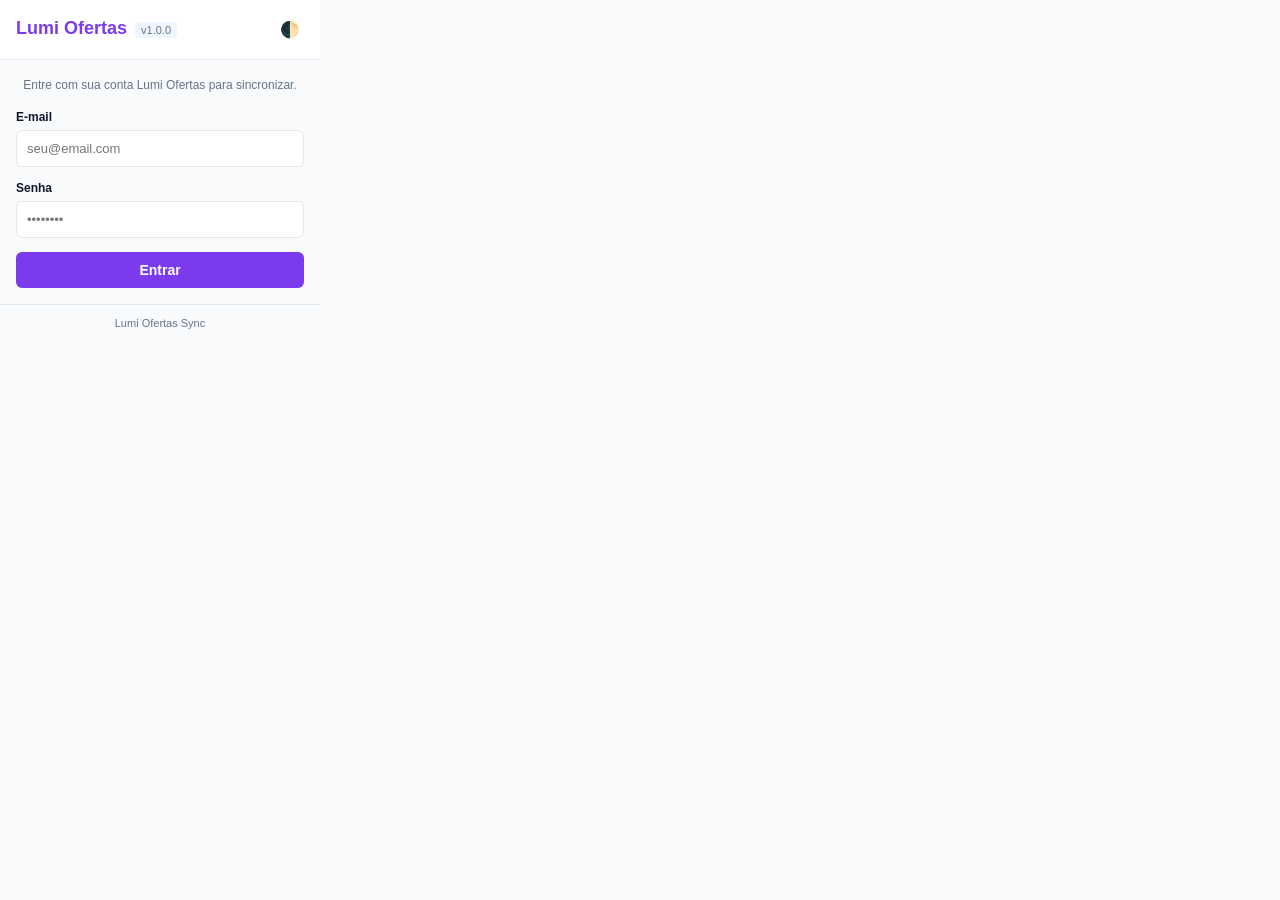
==== chrome/popup.html @ 06eefa3c "Commit init." ====
<!DOCTYPE html>
<html lang="pt-BR">

<head>
  <meta charset="UTF-8">
  <meta name="viewport" content="width=device-width, initial-scale=1.0">
  <link rel="stylesheet" href="popup.css">
  <title>Lumi Ofertas</title>
</head>

<body>
  <div class="container">
    <header>
      <div class="header-content">
        <div class="logo-area">
          <h1>Lumi Ofertas</h1>
          <span class="version">v1.0.0</span>
        </div>
        <button id="theme-toggle" class="btn-icon" title="Alternar Tema">🌓</button>
      </div>
    </header>

    <main>
      <!-- LOGIN SCREEN -->
      <div id="login-screen" class="">
        <p class="intro">Entre com sua conta Lumi Ofertas para sincronizar.</p>
        <form id="login-form">
          <div class="form-group">
            <label for="email">E-mail</label>
            <input type="email" id="email" placeholder="seu@email.com" required>
          </div>
          <div class="form-group">
            <label for="password">Senha</label>
            <input type="password" id="password" placeholder="••••••••" required>
          </div>

          <button type="submit" id="login-btn" class="btn-primary">Entrar</button>
          <div id="login-error" class="error-msg hidden">Erro ao logar</div>
        </form>
      </div>

      <!-- STATUS SCREEN -->
      <div id="status-screen" class="hidden">
        <div class="user-info">
          <div class="avatar">👤</div>
          <div class="details">
            <strong id="user-name">Usuário</strong>
            <small id="user-email">...</small>
          </div>
          <button id="logout-btn" class="btn-icon" title="Sair">🚪</button>
        </div>

        <div class="status-card">
          <div class="status-row header-row">
            <span class="label">Última Sincronização</span>
            <span id="last-sync" class="value">—</span>
          </div>

          <!-- Mercado Livre Row -->
          <div class="platform-row">
            <div class="plat-info">
              <span class="plat-icon">🤝</span>
              <span class="plat-name">Mercado Livre</span>
            </div>
            <div class="plat-status">
              <span id="status-ml" class="badge badge-neutral">...</span>
              <span id="count-ml" class="cookie-count" title="Cookies">0</span>
            </div>
          </div>

          <!-- Amazon Row -->
          <div class="platform-row">
            <div class="plat-info">
              <span class="plat-icon">🛒</span>
              <span class="plat-name">Amazon</span>
            </div>
            <div class="plat-status">
              <span id="status-amz" class="badge badge-neutral">...</span>
              <span id="count-amz" class="cookie-count" title="Cookies">0</span>
            </div>
          </div>
        </div>

        <div id="sync-error-row" class="error-box hidden">
          <strong>Erro:</strong> <span id="sync-error">Falha na conexão</span>
        </div>

        <button id="sync-btn" class="btn-primary full-width">
          🔄 Sincronizar Agora
        </button>
      </div>
    </main>

    <footer>
      <p>Lumi Ofertas Sync</p>
    </footer>
  </div>

  <script src="popup.js"></script>
</body>

</html>
---- chrome/popup.css ----
:root {
  /* Lumi Ofertas Purple Theme */
  --primary: #7C3AED;
  --primary-hover: #6D28D9;
  --bg: #F8FAFC;
  --surface: #FFFFFF;
  --text: #0F172A;
  --text-muted: #64748B;
  --border: #E2E8F0;

  --version-bg: #EFF6FF;
  --version-text: #64748B;

  --success: #10B981;
  --warning: #F59E0B;
  --error: #EF4444;
}

/* Dark Mode (System or Manual) */
@media (prefers-color-scheme: dark) {
  :root {
    --bg: #0F172A;
    --surface: #1E293B;
    --text: #F8FAFC;
    --text-muted: #94A3B8;
    --border: #334155;

    --version-bg: #334155;
    --version-text: #E2E8F0;
  }
}

body.dark {
  --bg: #0F172A;
  --surface: #1E293B;
  --text: #F8FAFC;
  --text-muted: #94A3B8;
  --border: #334155;

  --version-bg: #334155;
  --version-text: #E2E8F0;
}

body.light {
  --bg: #F8FAFC;
  --surface: #FFFFFF;
  --text: #0F172A;
  --text-muted: #64748B;
  --border: #E2E8F0;

  --version-bg: #EFF6FF;
  --version-text: #64748B;
}

* {
  margin: 0;
  padding: 0;
  box-sizing: border-box;
}

body {
  width: 320px;
  font-family: -apple-system, BlinkMacSystemFont, 'Segoe UI', Roboto, sans-serif;
  font-size: 13px;
  color: var(--text);
  background: var(--bg);
}

.hidden {
  display: none !important;
}

/* ─── Header ──────────────────────────── */

header {
  padding: 16px;
  background: var(--surface);
  border-bottom: 1px solid var(--border);
}

.header-content {
  display: flex;
  justify-content: space-between;
  align-items: center;
}

.logo-area {
  display: flex;
  align-items: center;
  gap: 8px;
}

.logo-area h1 {
  font-size: 18px;
  font-weight: 700;
  color: var(--primary);
  margin-bottom: 2px;
}

.version {
  font-size: 11px;
  color: var(--version-text);
  background: var(--version-bg);
  padding: 2px 6px;
  border-radius: 4px;
}

/* ─── Layout ──────────────────────────── */

main {
  padding: 16px;
}

.container {
  display: flex;
  flex-direction: column;
  height: 100%;
}

.intro {
  margin-bottom: 16px;
  color: var(--text-muted);
  text-align: center;
  font-size: 12px;
  line-height: 1.5;
}

/* ─── Form ────────────────────────────── */

.form-group {
  margin-bottom: 14px;
}

.form-group label {
  display: block;
  font-size: 12px;
  font-weight: 600;
  color: var(--text);
  margin-bottom: 6px;
}

.form-group input {
  width: 100%;
  padding: 10px;
  border: 1px solid var(--border);
  border-radius: 6px;
  font-size: 13px;
  outline: none;
  background: var(--surface);
  transition: all 0.2s;
  color: var(--text);
}

.form-group input:focus {
  border-color: var(--primary);
  box-shadow: 0 0 0 3px rgba(37, 99, 235, 0.1);
}

/* ─── Buttons ─────────────────────────── */

button {
  cursor: pointer;
  font-family: inherit;
  border: none;
  border-radius: 6px;
  font-weight: 600;
  padding: 10px 16px;
  transition: all 0.2s;
  width: auto;
}

.btn-primary {
  width: 100%;
  background: var(--primary);
  color: white;
  font-size: 14px;
}

.btn-primary:hover:not(:disabled) {
  background: var(--primary-hover);
  transform: translateY(-1px);
}

.btn-primary:disabled {
  opacity: 0.6;
  cursor: not-allowed;
}

.btn-icon {
  background: transparent;
  padding: 4px;
  color: var(--text-muted);
  font-size: 16px;
}

.btn-icon:hover {
  background: var(--border);
  color: var(--text);
}

.full-width {
  width: 100%;
}

/* ─── Status Screen ───────────────────── */

.user-info {
  display: flex;
  align-items: center;
  background: var(--surface);
  padding: 12px;
  border: 1px solid var(--border);
  border-radius: 8px;
  margin-bottom: 16px;
}

.avatar {
  width: 32px;
  height: 32px;
  background: #EFF6FF;
  color: var(--primary);
  border-radius: 50%;
  display: flex;
  align-items: center;
  justify-content: center;
  margin-right: 10px;
  font-size: 16px;
}

.details {
  flex: 1;
  display: flex;
  flex-direction: column;
}

.details strong {
  font-size: 13px;
  color: var(--text);
}

.details small {
  font-size: 11px;
  color: var(--text-muted);
}

.status-card {
  background: var(--surface);
  border: 1px solid var(--border);
  border-radius: 8px;
  padding: 0;
  margin-bottom: 16px;
  overflow: hidden;
}

.status-row {
  display: flex;
  justify-content: space-between;
  align-items: center;
  padding: 12px;
  border-bottom: 1px solid var(--border);
}

.header-row {
  background: var(--bg);
}

.platform-row {
  display: flex;
  justify-content: space-between;
  align-items: center;
  padding: 12px;
  border-bottom: 1px solid var(--border);
}

.platform-row:last-child {
  border-bottom: none;
}

.plat-info {
  display: flex;
  align-items: center;
  gap: 8px;
}

.plat-icon {
  font-size: 16px;
}

.plat-name {
  font-weight: 500;
  font-size: 13px;
  color: var(--text);
}

.plat-status {
  display: flex;
  align-items: center;
  gap: 8px;
}

.cookie-count {
  font-size: 11px;
  color: var(--text-muted);
  background: var(--bg);
  padding: 2px 6px;
  border-radius: 4px;
  min-width: 24px;
  text-align: center;
}

.header-row .label {
  font-size: 12px;
  color: var(--text-muted);
}

.divider {
  display: none;
  /* Removed in favor of border-bottom */
}

/* ─── Badges ──────────────────────────── */

.badge {
  padding: 2px 8px;
  border-radius: 10px;
  font-size: 11px;
  font-weight: 600;
}

.badge-success {
  background: #DCFCE7;
  color: #15803D;
}

.badge-warning {
  background: #FEF3C7;
  color: #B45309;
}

.badge-error {
  background: #FEE2E2;
  color: #B91C1C;
}

.badge-neutral {
  background: #F1F5F9;
  color: #475569;
}

/* ─── Footer ──────────────────────────── */

footer {
  text-align: center;
  padding: 12px;
  color: var(--text-muted);
  font-size: 11px;
  border-top: 1px solid var(--border);
  background: var(--bg);
}

/* ─── Messages ────────────────────────── */

.error-msg {
  color: var(--error);
  font-size: 12px;
  text-align: center;
  margin-top: 10px;
}

.error-box {
  background: #FEF2F2;
  border: 1px solid #FECACA;
  padding: 10px;
  border-radius: 6px;
  color: var(--error);
  font-size: 12px;
  margin-bottom: 16px;
}
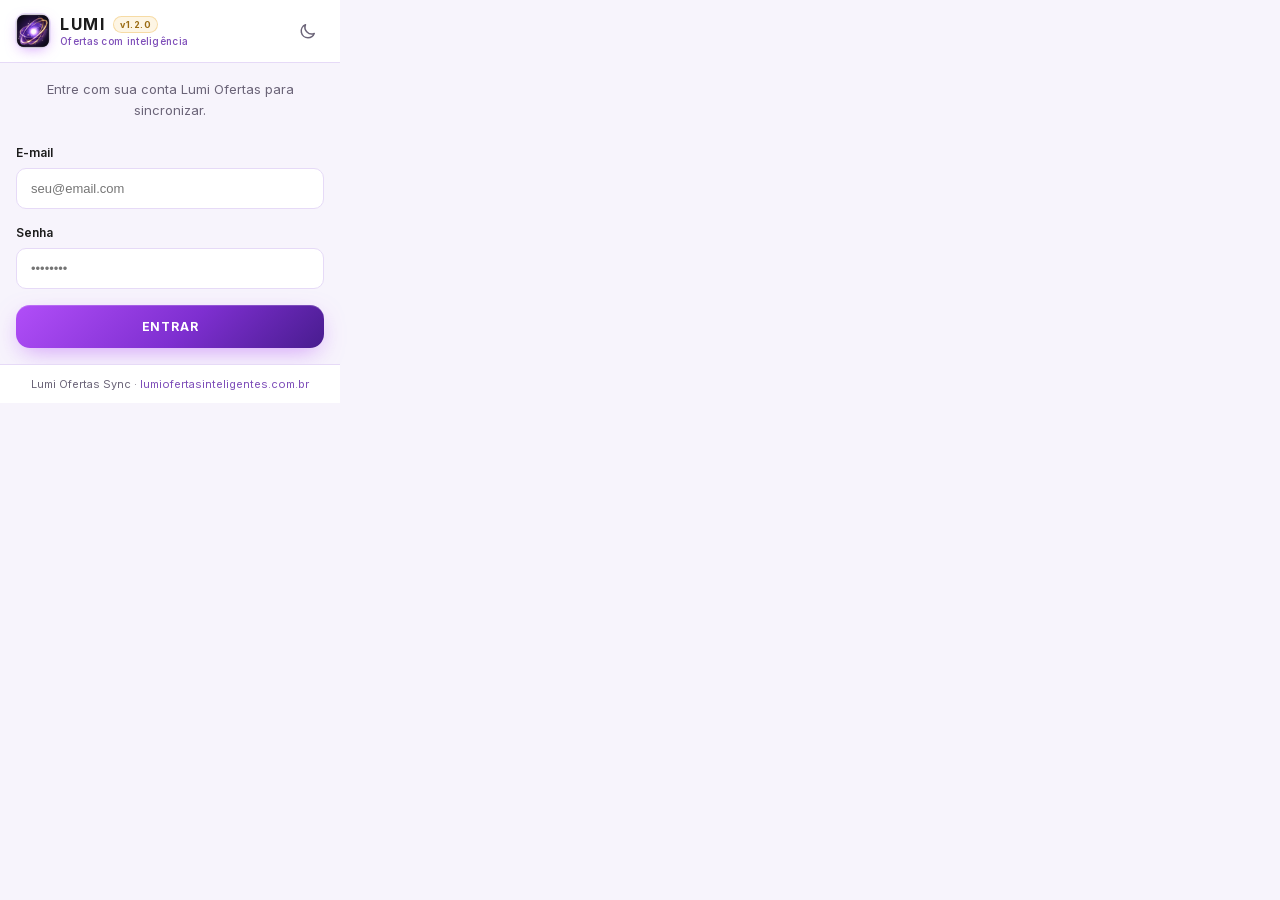
==== commit 06199c36: "feat: v1.2.0 - Magalu, Shein, TikTok Shop e identidade visual Lumi - Sincroniza com a v1.1.0 publica" ====
--- a/chrome/popup.html
+++ b/chrome/popup.html
@@ -13,10 +13,18 @@
     <header>
       <div class="header-content">
         <div class="logo-area">
-          <h1>Lumi Ofertas</h1>
-          <span class="version">v1.0.0</span>
+          <img class="logo" src="icons/icon-48.png" alt="" width="34" height="34">
+          <div class="brand">
+            <div class="brand-line">
+              <h1>LUMI</h1>
+              <span class="version">v1.2.0</span>
+            </div>
+            <span class="tagline">Ofertas com inteligência</span>
+          </div>
         </div>
-        <button id="theme-toggle" class="btn-icon" title="Alternar Tema">🌓</button>
+        <button id="theme-toggle" class="btn-icon" title="Alternar Tema">
+          <svg width="18" height="18" fill="none" stroke="currentColor" stroke-width="2" viewBox="0 0 24 24"><path stroke-linecap="round" stroke-linejoin="round" d="M20.354 15.354A9 9 0 018.646 3.646 9.003 9.003 0 0012 21a9.003 9.003 0 008.354-5.646z"></path></svg>
+        </button>
       </div>
     </header>
 
@@ -42,12 +50,14 @@
       <!-- STATUS SCREEN -->
       <div id="status-screen" class="hidden">
         <div class="user-info">
-          <div class="avatar">👤</div>
+          <div id="user-avatar" class="avatar">U</div>
           <div class="details">
             <strong id="user-name">Usuário</strong>
             <small id="user-email">...</small>
           </div>
-          <button id="logout-btn" class="btn-icon" title="Sair">🚪</button>
+          <button id="logout-btn" class="btn-icon" title="Sair">
+            <svg width="18" height="18" fill="none" stroke="currentColor" stroke-width="2" viewBox="0 0 24 24"><path stroke-linecap="round" stroke-linejoin="round" d="M17 16l4-4m0 0l-4-4m4 4H7m6 4v1a3 3 0 01-3 3H6a3 3 0 01-3-3V7a3 3 0 013-3h4a3 3 0 013 3v1"></path></svg>
+          </button>
         </div>
 
         <div class="status-card">
@@ -59,7 +69,7 @@
           <!-- Mercado Livre Row -->
           <div class="platform-row">
             <div class="plat-info">
-              <span class="plat-icon">🤝</span>
+              <span class="plat-icon plat-ml">ML</span>
               <span class="plat-name">Mercado Livre</span>
             </div>
             <div class="plat-status">
@@ -71,12 +81,50 @@
           <!-- Amazon Row -->
           <div class="platform-row">
             <div class="plat-info">
-              <span class="plat-icon">🛒</span>
+              <span class="plat-icon plat-amz">a</span>
               <span class="plat-name">Amazon</span>
             </div>
             <div class="plat-status">
               <span id="status-amz" class="badge badge-neutral">...</span>
               <span id="count-amz" class="cookie-count" title="Cookies">0</span>
+            </div>
+          </div>
+
+          <!-- Magalu Row -->
+          <div class="platform-row">
+            <div class="plat-info">
+              <span class="plat-icon plat-magalu">M</span>
+              <span class="plat-name">Magalu</span>
+            </div>
+            <div class="plat-status">
+              <span id="status-magalu" class="badge badge-neutral">...</span>
+              <span id="count-magalu" class="cookie-count" title="Cookies">0</span>
+            </div>
+          </div>
+
+          <!-- Shein Row -->
+          <div class="platform-row">
+            <div class="plat-info">
+              <span class="plat-icon plat-shein">S</span>
+              <span class="plat-name">Shein</span>
+            </div>
+            <div class="plat-status">
+              <span id="status-shein" class="badge badge-neutral">...</span>
+              <span id="count-shein" class="cookie-count" title="Cookies">0</span>
+            </div>
+          </div>
+
+          <!-- TikTok Shop Row -->
+          <div class="platform-row">
+            <div class="plat-info">
+              <span class="plat-icon plat-tiktok">
+                <svg width="13" height="13" viewBox="0 0 24 24" fill="currentColor"><path d="M16.6 5.82A4.28 4.28 0 0 1 15.54 3h-3.09v12.4a2.59 2.59 0 0 1-2.59 2.5c-1.42 0-2.6-1.16-2.6-2.6 0-1.72 1.66-3.01 3.37-2.48V9.66c-3.45-.46-6.47 2.22-6.47 5.64 0 3.33 2.76 5.7 5.69 5.7 3.14 0 5.69-2.55 5.69-5.7V9.01a7.35 7.35 0 0 0 4.3 1.38V7.3s-1.88.09-3.24-1.48z"/></svg>
+              </span>
+              <span class="plat-name">TikTok Shop</span>
+            </div>
+            <div class="plat-status">
+              <span id="status-tiktok" class="badge badge-neutral">...</span>
+              <span id="count-tiktok" class="cookie-count" title="Cookies">0</span>
             </div>
           </div>
         </div>
@@ -86,17 +134,18 @@
         </div>
 
         <button id="sync-btn" class="btn-primary full-width">
-          🔄 Sincronizar Agora
+          <svg width="18" height="18" fill="none" stroke="currentColor" stroke-width="2" viewBox="0 0 24 24"><path stroke-linecap="round" stroke-linejoin="round" d="M4 4v5h.582m15.356 2A8.001 8.001 0 004.582 9m0 0H9m11 11v-5h-.581m0 0a8.003 8.003 0 01-15.357-2m15.357 2H15"></path></svg>
+          Sincronizar Agora
         </button>
       </div>
     </main>
 
     <footer>
-      <p>Lumi Ofertas Sync</p>
+      <p>Lumi Ofertas Sync · <span>lumiofertasinteligentes.com.br</span></p>
     </footer>
   </div>
 
   <script src="popup.js"></script>
 </body>
 
-</html>+</html>
--- a/chrome/popup.css
+++ b/chrome/popup.css
@@ -1,55 +1,122 @@
+/* Inter (latin, variable 400–700) bundled locally so the popup opens without network */
+@font-face {
+  font-family: 'Inter';
+  font-style: normal;
+  font-weight: 400 700;
+  font-display: swap;
+  src: url('fonts/inter-latin.woff2') format('woff2');
+}
+
+/* Lumi brand palette (lumiofertasinteligentes.com.br) */
 :root {
-  /* Lumi Ofertas Purple Theme */
-  --primary: #7C3AED;
-  --primary-hover: #6D28D9;
-  --bg: #F8FAFC;
+  --brand-light: #B14EF8;
+  --brand-deep: #481C8F;
+  --brand-gradient: linear-gradient(135deg, #B14EF8 0%, #7E2FD0 55%, #481C8F 100%);
+  --brand-glow: 0 8px 24px -6px rgba(177, 78, 248, 0.55);
+
+  --bg: #F7F4FC;
   --surface: #FFFFFF;
-  --text: #0F172A;
-  --text-muted: #64748B;
-  --border: #E2E8F0;
-
-  --version-bg: #EFF6FF;
-  --version-text: #64748B;
-
-  --success: #10B981;
-  --warning: #F59E0B;
-  --error: #EF4444;
-}
-
-/* Dark Mode (System or Manual) */
+  --surface-2: #F1EAFB;
+  --text: #1C1C1C;
+  --text-muted: #6B6478;
+  --border: #E6DAF7;
+  --accent: #7E4EB9;
+  --focus-ring: rgba(177, 78, 248, 0.2);
+
+  --gold-bg: rgba(240, 189, 90, 0.16);
+  --gold-text: #9A6B12;
+  --gold-border: rgba(240, 189, 90, 0.45);
+
+  --success-bg: #DCFCE7;
+  --success-text: #166534;
+  --warning-bg: #FEF9C3;
+  --warning-text: #854D0E;
+  --error-bg: #FEE2E2;
+  --error-text: #991B1B;
+  --neutral-bg: #F1EAFB;
+  --neutral-text: #6B6478;
+
+  --shadow-sm: 0 1px 2px 0 rgba(72, 28, 143, 0.06);
+}
+
 @media (prefers-color-scheme: dark) {
   :root {
-    --bg: #0F172A;
-    --surface: #1E293B;
-    --text: #F8FAFC;
-    --text-muted: #94A3B8;
-    --border: #334155;
-
-    --version-bg: #334155;
-    --version-text: #E2E8F0;
+    --bg: #0B0A10;
+    --surface: #14121D;
+    --surface-2: #1B1827;
+    --text: #FAFAFA;
+    --text-muted: #A9A3B8;
+    --border: rgba(214, 158, 254, 0.14);
+    --accent: #D69EFE;
+    --focus-ring: rgba(214, 158, 254, 0.22);
+
+    --gold-bg: rgba(240, 189, 90, 0.12);
+    --gold-text: #F0BD5A;
+    --gold-border: rgba(240, 189, 90, 0.3);
+
+    --success-bg: rgba(22, 101, 52, 0.3);
+    --success-text: #4ADE80;
+    --warning-bg: rgba(133, 77, 14, 0.3);
+    --warning-text: #FDE047;
+    --error-bg: rgba(153, 27, 27, 0.3);
+    --error-text: #F87171;
+    --neutral-bg: #1B1827;
+    --neutral-text: #A9A3B8;
+
+    --shadow-sm: 0 1px 2px 0 rgba(0, 0, 0, 0.4);
   }
 }
 
 body.dark {
-  --bg: #0F172A;
-  --surface: #1E293B;
-  --text: #F8FAFC;
-  --text-muted: #94A3B8;
-  --border: #334155;
-
-  --version-bg: #334155;
-  --version-text: #E2E8F0;
+  --bg: #0B0A10;
+  --surface: #14121D;
+  --surface-2: #1B1827;
+  --text: #FAFAFA;
+  --text-muted: #A9A3B8;
+  --border: rgba(214, 158, 254, 0.14);
+  --accent: #D69EFE;
+  --focus-ring: rgba(214, 158, 254, 0.22);
+
+  --gold-bg: rgba(240, 189, 90, 0.12);
+  --gold-text: #F0BD5A;
+  --gold-border: rgba(240, 189, 90, 0.3);
+
+  --success-bg: rgba(22, 101, 52, 0.3);
+  --success-text: #4ADE80;
+  --warning-bg: rgba(133, 77, 14, 0.3);
+  --warning-text: #FDE047;
+  --error-bg: rgba(153, 27, 27, 0.3);
+  --error-text: #F87171;
+  --neutral-bg: #1B1827;
+  --neutral-text: #A9A3B8;
+
+  --shadow-sm: 0 1px 2px 0 rgba(0, 0, 0, 0.4);
 }
 
 body.light {
-  --bg: #F8FAFC;
+  --bg: #F7F4FC;
   --surface: #FFFFFF;
-  --text: #0F172A;
-  --text-muted: #64748B;
-  --border: #E2E8F0;
-
-  --version-bg: #EFF6FF;
-  --version-text: #64748B;
+  --surface-2: #F1EAFB;
+  --text: #1C1C1C;
+  --text-muted: #6B6478;
+  --border: #E6DAF7;
+  --accent: #7E4EB9;
+  --focus-ring: rgba(177, 78, 248, 0.2);
+
+  --gold-bg: rgba(240, 189, 90, 0.16);
+  --gold-text: #9A6B12;
+  --gold-border: rgba(240, 189, 90, 0.45);
+
+  --success-bg: #DCFCE7;
+  --success-text: #166534;
+  --warning-bg: #FEF9C3;
+  --warning-text: #854D0E;
+  --error-bg: #FEE2E2;
+  --error-text: #991B1B;
+  --neutral-bg: #F1EAFB;
+  --neutral-text: #6B6478;
+
+  --shadow-sm: 0 1px 2px 0 rgba(72, 28, 143, 0.06);
 }
 
 * {
@@ -59,23 +126,31 @@
 }
 
 body {
-  width: 320px;
-  font-family: -apple-system, BlinkMacSystemFont, 'Segoe UI', Roboto, sans-serif;
+  width: 340px;
+  font-family: 'Inter', -apple-system, BlinkMacSystemFont, sans-serif;
   font-size: 13px;
   color: var(--text);
   background: var(--bg);
+  -webkit-font-smoothing: antialiased;
 }
 
 .hidden {
   display: none !important;
 }
 
+.invisible {
+  visibility: hidden;
+}
+
 /* ─── Header ──────────────────────────── */
 
 header {
-  padding: 16px;
+  padding: 14px 16px;
   background: var(--surface);
   border-bottom: 1px solid var(--border);
+  position: sticky;
+  top: 0;
+  z-index: 10;
 }
 
 .header-content {
@@ -87,22 +162,52 @@
 .logo-area {
   display: flex;
   align-items: center;
+  gap: 10px;
+}
+
+.logo {
+  width: 34px;
+  height: 34px;
+  border-radius: 9px;
+  box-shadow: 0 0 0 1px var(--border), 0 4px 14px -4px rgba(177, 78, 248, 0.6);
+}
+
+.brand {
+  display: flex;
+  flex-direction: column;
+  gap: 2px;
+}
+
+.brand-line {
+  display: flex;
+  align-items: center;
   gap: 8px;
 }
 
-.logo-area h1 {
-  font-size: 18px;
+.brand h1 {
+  font-size: 16px;
   font-weight: 700;
-  color: var(--primary);
-  margin-bottom: 2px;
+  letter-spacing: 1.5px;
+  line-height: 1;
+  color: var(--text);
+}
+
+.tagline {
+  font-size: 10px;
+  font-weight: 500;
+  letter-spacing: 0.3px;
+  color: var(--accent);
 }
 
 .version {
-  font-size: 11px;
-  color: var(--version-text);
-  background: var(--version-bg);
+  font-size: 9px;
+  font-weight: 700;
+  color: var(--gold-text);
+  background: var(--gold-bg);
+  border: 1px solid var(--gold-border);
   padding: 2px 6px;
-  border-radius: 4px;
+  border-radius: 999px;
+  letter-spacing: 0.5px;
 }
 
 /* ─── Layout ──────────────────────────── */
@@ -118,17 +223,17 @@
 }
 
 .intro {
-  margin-bottom: 16px;
+  margin-bottom: 24px;
   color: var(--text-muted);
   text-align: center;
-  font-size: 12px;
-  line-height: 1.5;
+  font-size: 13px;
+  line-height: 1.6;
 }
 
 /* ─── Form ────────────────────────────── */
 
 .form-group {
-  margin-bottom: 14px;
+  margin-bottom: 16px;
 }
 
 .form-group label {
@@ -136,24 +241,24 @@
   font-size: 12px;
   font-weight: 600;
   color: var(--text);
-  margin-bottom: 6px;
+  margin-bottom: 8px;
 }
 
 .form-group input {
   width: 100%;
-  padding: 10px;
+  padding: 12px 14px;
   border: 1px solid var(--border);
-  border-radius: 6px;
+  border-radius: 10px;
   font-size: 13px;
   outline: none;
   background: var(--surface);
-  transition: all 0.2s;
+  transition: all 0.2s ease;
   color: var(--text);
 }
 
 .form-group input:focus {
-  border-color: var(--primary);
-  box-shadow: 0 0 0 3px rgba(37, 99, 235, 0.1);
+  border-color: var(--brand-light);
+  box-shadow: 0 0 0 3px var(--focus-ring);
 }
 
 /* ─── Buttons ─────────────────────────── */
@@ -162,40 +267,57 @@
   cursor: pointer;
   font-family: inherit;
   border: none;
-  border-radius: 6px;
-  font-weight: 600;
-  padding: 10px 16px;
-  transition: all 0.2s;
+  border-radius: 8px;
+  font-weight: 600;
+  padding: 12px 20px;
+  transition: all 0.2s cubic-bezier(0.4, 0, 0.2, 1);
   width: auto;
+  display: inline-flex;
+  align-items: center;
+  justify-content: center;
+  gap: 8px;
 }
 
 .btn-primary {
   width: 100%;
-  background: var(--primary);
-  color: white;
-  font-size: 14px;
+  background: var(--brand-gradient);
+  color: #FFFFFF;
+  font-size: 12px;
+  font-weight: 700;
+  text-transform: uppercase;
+  letter-spacing: 0.8px;
+  padding: 14px 20px;
+  border-radius: 14px;
+  box-shadow: var(--brand-glow), inset 0 1px 0 rgba(255, 255, 255, 0.18);
 }
 
 .btn-primary:hover:not(:disabled) {
-  background: var(--primary-hover);
   transform: translateY(-1px);
+  filter: brightness(1.08);
+  box-shadow: 0 12px 28px -6px rgba(177, 78, 248, 0.7), inset 0 1px 0 rgba(255, 255, 255, 0.18);
+}
+
+.btn-primary:active:not(:disabled) {
+  transform: translateY(0);
 }
 
 .btn-primary:disabled {
   opacity: 0.6;
   cursor: not-allowed;
+  box-shadow: none;
 }
 
 .btn-icon {
+  flex-shrink: 0;
   background: transparent;
-  padding: 4px;
+  padding: 7px;
   color: var(--text-muted);
-  font-size: 16px;
+  border-radius: 8px;
 }
 
 .btn-icon:hover {
-  background: var(--border);
-  color: var(--text);
+  background: var(--surface-2);
+  color: var(--accent);
 }
 
 .full-width {
@@ -207,34 +329,47 @@
 .user-info {
   display: flex;
   align-items: center;
+  gap: 12px;
   background: var(--surface);
-  padding: 12px;
+  padding: 12px 10px 12px 12px;
   border: 1px solid var(--border);
-  border-radius: 8px;
-  margin-bottom: 16px;
+  border-radius: 14px;
+  margin-bottom: 14px;
+  box-shadow: var(--shadow-sm);
 }
 
 .avatar {
-  width: 32px;
-  height: 32px;
-  background: #EFF6FF;
-  color: var(--primary);
+  flex-shrink: 0;
+  width: 36px;
+  height: 36px;
   border-radius: 50%;
+  background: var(--brand-gradient);
+  color: #FFFFFF;
+  font-size: 15px;
+  font-weight: 700;
   display: flex;
   align-items: center;
   justify-content: center;
-  margin-right: 10px;
-  font-size: 16px;
 }
 
 .details {
   flex: 1;
+  min-width: 0;
   display: flex;
   flex-direction: column;
+  gap: 2px;
+}
+
+.details strong,
+.details small {
+  overflow: hidden;
+  text-overflow: ellipsis;
+  white-space: nowrap;
 }
 
 .details strong {
   font-size: 13px;
+  font-weight: 600;
   color: var(--text);
 }
 
@@ -246,30 +381,51 @@
 .status-card {
   background: var(--surface);
   border: 1px solid var(--border);
-  border-radius: 8px;
+  border-radius: 14px;
   padding: 0;
   margin-bottom: 16px;
   overflow: hidden;
+  box-shadow: var(--shadow-sm);
 }
 
 .status-row {
   display: flex;
   justify-content: space-between;
   align-items: center;
-  padding: 12px;
+  padding: 12px 14px;
   border-bottom: 1px solid var(--border);
 }
 
 .header-row {
-  background: var(--bg);
+  background: var(--surface-2);
+}
+
+.header-row .label {
+  font-size: 10px;
+  font-weight: 600;
+  text-transform: uppercase;
+  letter-spacing: 0.6px;
+  color: var(--text-muted);
+}
+
+.header-row .value {
+  font-size: 12px;
+  font-weight: 600;
+  color: var(--accent);
 }
 
 .platform-row {
   display: flex;
   justify-content: space-between;
   align-items: center;
-  padding: 12px;
+  gap: 10px;
+  padding: 10px 12px;
   border-bottom: 1px solid var(--border);
+  transition: background-color 0.2s ease;
+}
+
+.platform-row:hover {
+  background: var(--surface-2);
 }
 
 .platform-row:last-child {
@@ -277,102 +433,155 @@
 }
 
 .plat-info {
-  display: flex;
-  align-items: center;
-  gap: 8px;
-}
-
+  flex: 1;
+  display: flex;
+  align-items: center;
+  gap: 10px;
+  min-width: 0;
+}
+
+/* Platform marks (brand colors) */
 .plat-icon {
-  font-size: 16px;
+  flex-shrink: 0;
+  width: 26px;
+  height: 26px;
+  border-radius: 7px;
+  display: flex;
+  align-items: center;
+  justify-content: center;
+  font-size: 11px;
+  font-weight: 800;
+  letter-spacing: -0.3px;
+  line-height: 1;
+}
+
+.plat-ml {
+  background: #FFE600;
+  color: #2D3277;
+  font-size: 10px;
+}
+
+.plat-amz {
+  background: #232F3E;
+  color: #FF9900;
+  font-size: 15px;
+  padding-bottom: 3px;
+}
+
+.plat-magalu {
+  background: #0086FF;
+  color: #FFFFFF;
+}
+
+.plat-shein {
+  background: #000000;
+  color: #FFFFFF;
+  box-shadow: inset 0 0 0 1px rgba(255, 255, 255, 0.14);
+}
+
+.plat-tiktok {
+  background: #000000;
+  color: #FFFFFF;
+  box-shadow: inset 0 0 0 1px rgba(255, 255, 255, 0.14);
+}
+
+.plat-tiktok svg {
+  filter: drop-shadow(-1px -1px 0 #25F4EE) drop-shadow(1px 1px 0 #FE2C55);
 }
 
 .plat-name {
-  font-weight: 500;
+  font-weight: 600;
   font-size: 13px;
   color: var(--text);
+  white-space: nowrap;
+  overflow: hidden;
+  text-overflow: ellipsis;
 }
 
 .plat-status {
-  display: flex;
-  align-items: center;
-  gap: 8px;
+  flex-shrink: 0;
+  display: flex;
+  align-items: center;
+  gap: 6px;
 }
 
 .cookie-count {
   font-size: 11px;
+  font-weight: 600;
   color: var(--text-muted);
-  background: var(--bg);
+  background: var(--surface-2);
   padding: 2px 6px;
-  border-radius: 4px;
-  min-width: 24px;
+  border-radius: 6px;
+  min-width: 26px;
   text-align: center;
-}
-
-.header-row .label {
-  font-size: 12px;
-  color: var(--text-muted);
-}
-
-.divider {
-  display: none;
-  /* Removed in favor of border-bottom */
+  border: 1px solid var(--border);
 }
 
 /* ─── Badges ──────────────────────────── */
 
 .badge {
-  padding: 2px 8px;
-  border-radius: 10px;
-  font-size: 11px;
-  font-weight: 600;
+  padding: 3px 8px;
+  border-radius: 999px;
+  font-size: 10.5px;
+  font-weight: 600;
+  letter-spacing: 0.2px;
 }
 
 .badge-success {
-  background: #DCFCE7;
-  color: #15803D;
+  background: var(--success-bg);
+  color: var(--success-text);
 }
 
 .badge-warning {
-  background: #FEF3C7;
-  color: #B45309;
+  background: var(--warning-bg);
+  color: var(--warning-text);
 }
 
 .badge-error {
-  background: #FEE2E2;
-  color: #B91C1C;
+  background: var(--error-bg);
+  color: var(--error-text);
 }
 
 .badge-neutral {
-  background: #F1F5F9;
-  color: #475569;
+  background: var(--neutral-bg);
+  color: var(--neutral-text);
 }
 
 /* ─── Footer ──────────────────────────── */
 
 footer {
   text-align: center;
-  padding: 12px;
+  padding: 12px 16px;
   color: var(--text-muted);
   font-size: 11px;
   border-top: 1px solid var(--border);
-  background: var(--bg);
+  background: var(--surface);
+}
+
+footer span {
+  color: var(--accent);
 }
 
 /* ─── Messages ────────────────────────── */
 
 .error-msg {
-  color: var(--error);
+  color: var(--error-text);
   font-size: 12px;
   text-align: center;
-  margin-top: 10px;
+  margin-top: 12px;
+  font-weight: 500;
 }
 
 .error-box {
-  background: #FEF2F2;
-  border: 1px solid #FECACA;
-  padding: 10px;
-  border-radius: 6px;
-  color: var(--error);
+  background: var(--error-bg);
+  border: 1px solid rgba(239, 68, 68, 0.2);
+  padding: 12px;
+  border-radius: 10px;
+  color: var(--error-text);
   font-size: 12px;
+  font-weight: 500;
   margin-bottom: 16px;
-}+  display: flex;
+  align-items: center;
+  gap: 8px;
+}
